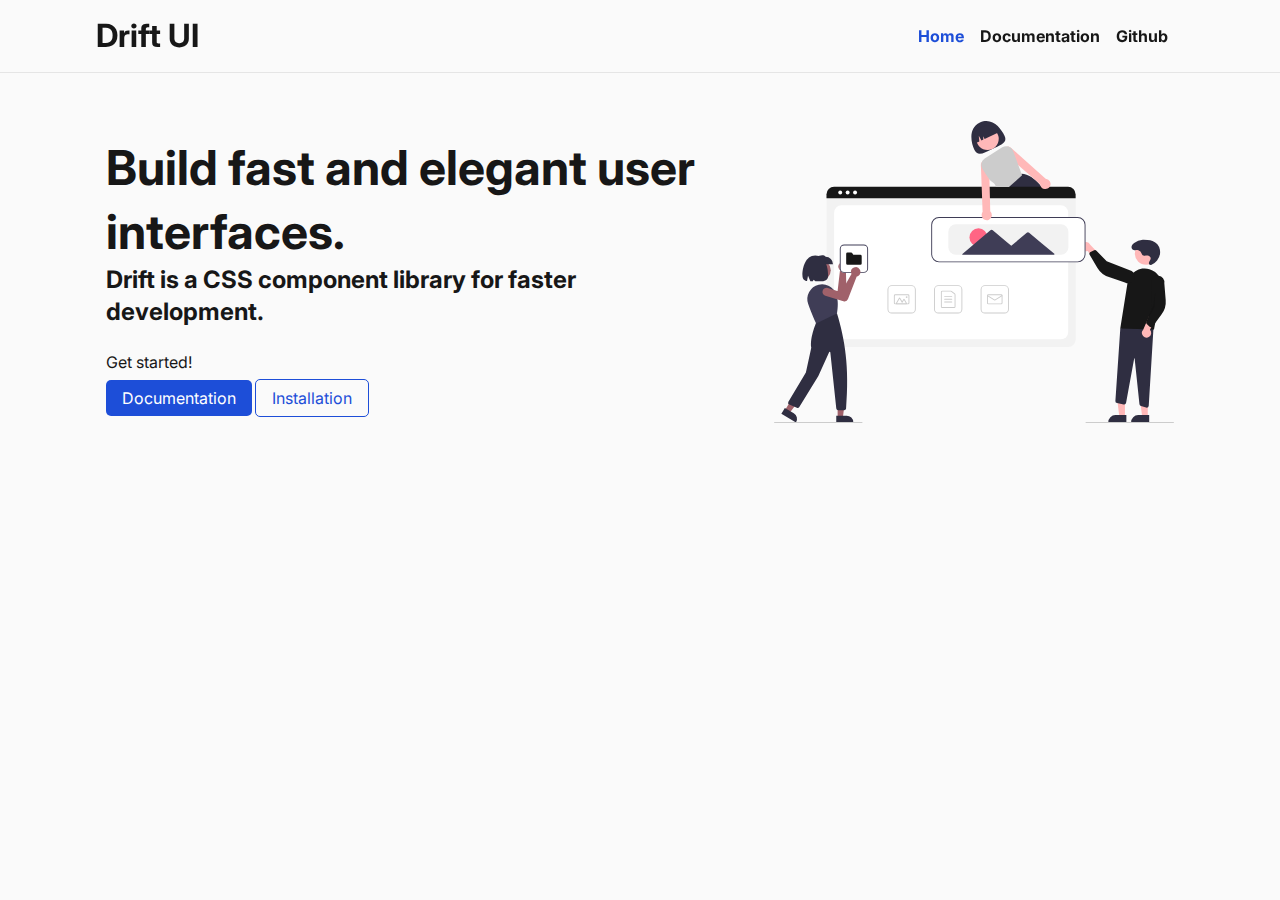
==== documentation/home.html @ 101a60b9 "refactor: style refactor according to style-guide" ====
<!DOCTYPE html>
<html lang="en">

<head>
    <meta charset="UTF-8" />
    <meta http-equiv="X-UA-Compatible" content="IE=edge" />
    <meta name="viewport" content="width=device-width, initial-scale=1.0" />
    <link rel="stylesheet" href="docs.css" />
    <title>Drift | Home</title>
</head>

<body>
    <nav class="navigation flex-row items-center wrap py-2 px-4 sticky top-0 z-1 w-100 border-b-1 ">
        <a class="pl-8" href="home.html">
            <h2>Drift UI </h2>
        </a>
        <ul class="lists pr-8 flex-row items-center font-bold ">
            <li class="mr-2  list-item active"><a class="link" href="home.html">Home</a></li>
            <li class="mr-2 list-item"><a class="link" href="index.html">Documentation</a></li>
            <li class="mr-2  list-item"><a class="link" href="index.html">Github</a></li>
        </ul>
    </nav>

    <main class="home h-screen-60 m-auto">
        <div class="mx-4 my-6 flex-row align-items-center justify-space-around wrap-reverse">
            <div class="home__container flex-column justify-content-center">
                <div class="mb-3">
                    <h1>Build fast and elegant user interfaces.</h1>
                    <h3>Drift is a CSS component library for faster development.</h3>
                </div>
                <p>Get started!</p>
                <div class="mt-2">
                    <a class="cta mt-1 py-1 px-2 rounded-sm cta__primary" href="index.html">Documentation</a>
                    <a class="cta mt-1 py-1 px-2 rounded-sm cta__secondary" href="index.html">Installation</a>
                </div>
            </div>
            <img class="w-xl" src="./hero.svg" alt="hero">
        </div>
    </main>
    <!-- <footer class="footer fixed bottom-0 flex-row content-center items-center w-100 py-2">
        <div class="text-center">
            <p> Created by Rohan.</p>
            <div>

            </div>
        </div>
    </footer> -->
    </div>
</body>

</html>
---- documentation/docs.css ----
@import url("https://fonts.googleapis.com/css2?family=Inter:wght@400;700;900&display=swap");
@import url("../styles.css");

:root {
	--color-text-gray: #e5e5e5;
	--color-text-white: #fff;
	--color-text-active: #262626;
	--color-text-primary: #171717;
	--color-text-blue: #1d4ed8;
	--color-text-hover: #3b82f6;
	--color-background-1: #fafafa;
	--color-background-2: #f5f5f5;
	--color-background-3: #e5e5e5;
	--color-background-navbar: rgba(250, 250, 250, 0.5);
}

body {
	font-family: "Inter", sans-serif;
	color: var(--color-text-primary);
	background-color: var(--color-background-1);
}

.lists {
	margin-left: auto;
}

.link {
	transition: all 0.3s ease;
}

.link:hover {
	color: var(--color-text-blue);
}

.active {
	color: var(--color-text-blue);
}

.navigation {
	background-color: var(--color-background-navbar);
	backdrop-filter: blur(8px);
}

.home {
	max-width: 120rem;
}

.home__container {
	max-width: 60rem;
}

/* cta */
.cta {
	transition: all 0.3s ease;
}

.cta__primary {
	color: var(--color-text-white);
	background-color: var(--color-text-blue);
}

.cta__secondary {
	border: 1px solid var(--color-text-blue);
}

.cta__primary:hover {
	background-color: var(--color-text-hover);
}

.cta__secondary {
	color: var(--color-text-blue);
}

.cta__secondary:hover {
	color: var(--color-text-white);
	background-color: var(--color-text-hover);
}

.footer {
}
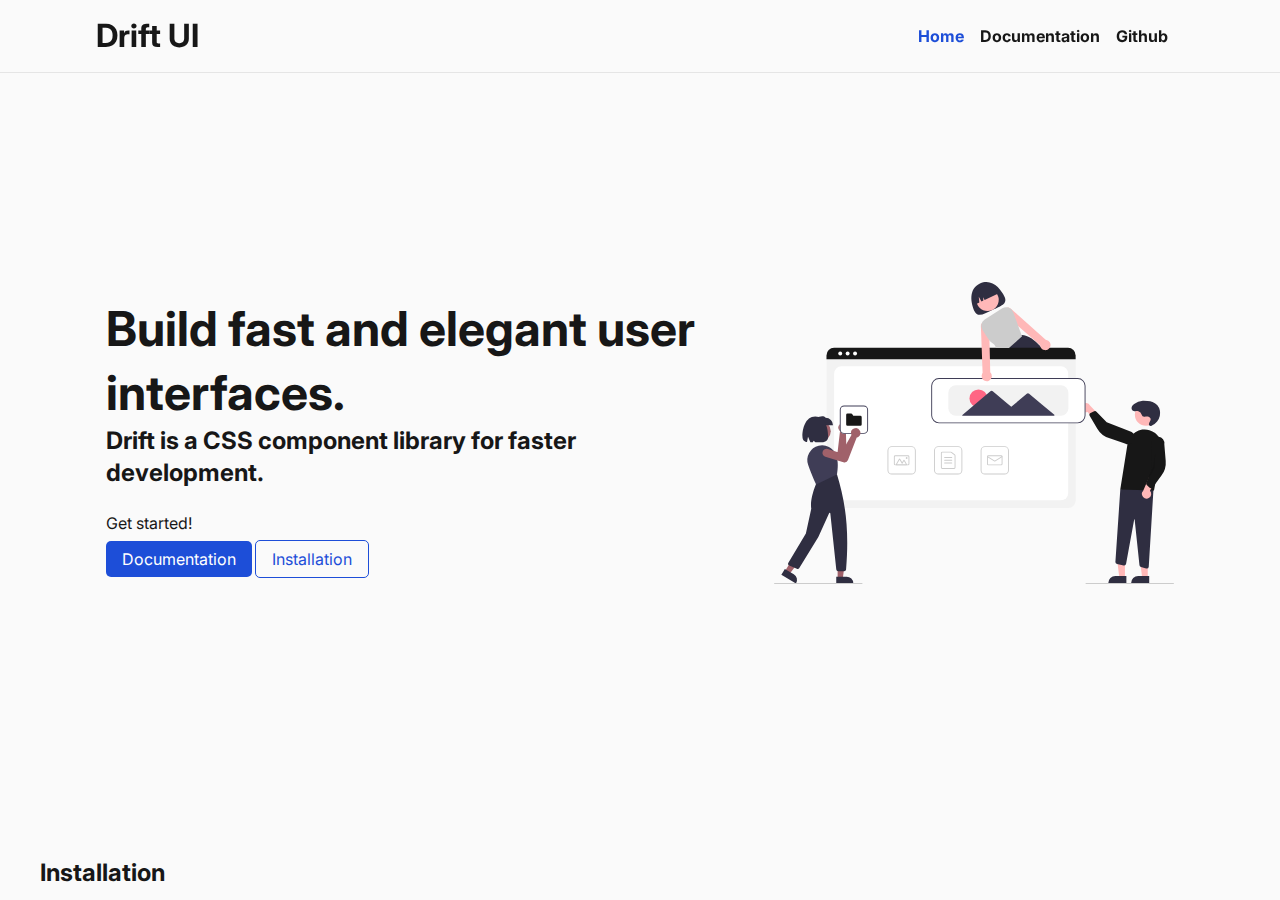
==== commit 82f031c5: "fix: margin-bottom utility fix" ====
--- a/documentation/home.html
+++ b/documentation/home.html
@@ -17,12 +17,13 @@
         <ul class="lists pr-8 flex-row items-center font-bold ">
             <li class="mr-2  list-item active"><a class="link" href="home.html">Home</a></li>
             <li class="mr-2 list-item"><a class="link" href="index.html">Documentation</a></li>
-            <li class="mr-2  list-item"><a class="link" href="index.html">Github</a></li>
+            <li class="mr-2  list-item"> <a class="link" href="https://github.com/rohanmathur91/css-component-library"
+                    target="_blank">Github</a></li>
         </ul>
     </nav>
 
-    <main class="home h-screen-60 m-auto">
-        <div class="mx-4 my-6 flex-row align-items-center justify-space-around wrap-reverse">
+    <main class="home m-auto">
+        <section class="h-screen-80 mx-4 mb-8 flex-row align-items-center justify-space-around wrap-reverse">
             <div class="home__container flex-column justify-content-center">
                 <div class="mb-3">
                     <h1>Build fast and elegant user interfaces.</h1>
@@ -35,7 +36,13 @@
                 </div>
             </div>
             <img class="w-xl" src="./hero.svg" alt="hero">
-        </div>
+        </section>
+
+        <section>
+            <h3>
+                Installation
+            </h3>
+        </section>
     </main>
     <!-- <footer class="footer fixed bottom-0 flex-row content-center items-center w-100 py-2">
         <div class="text-center">
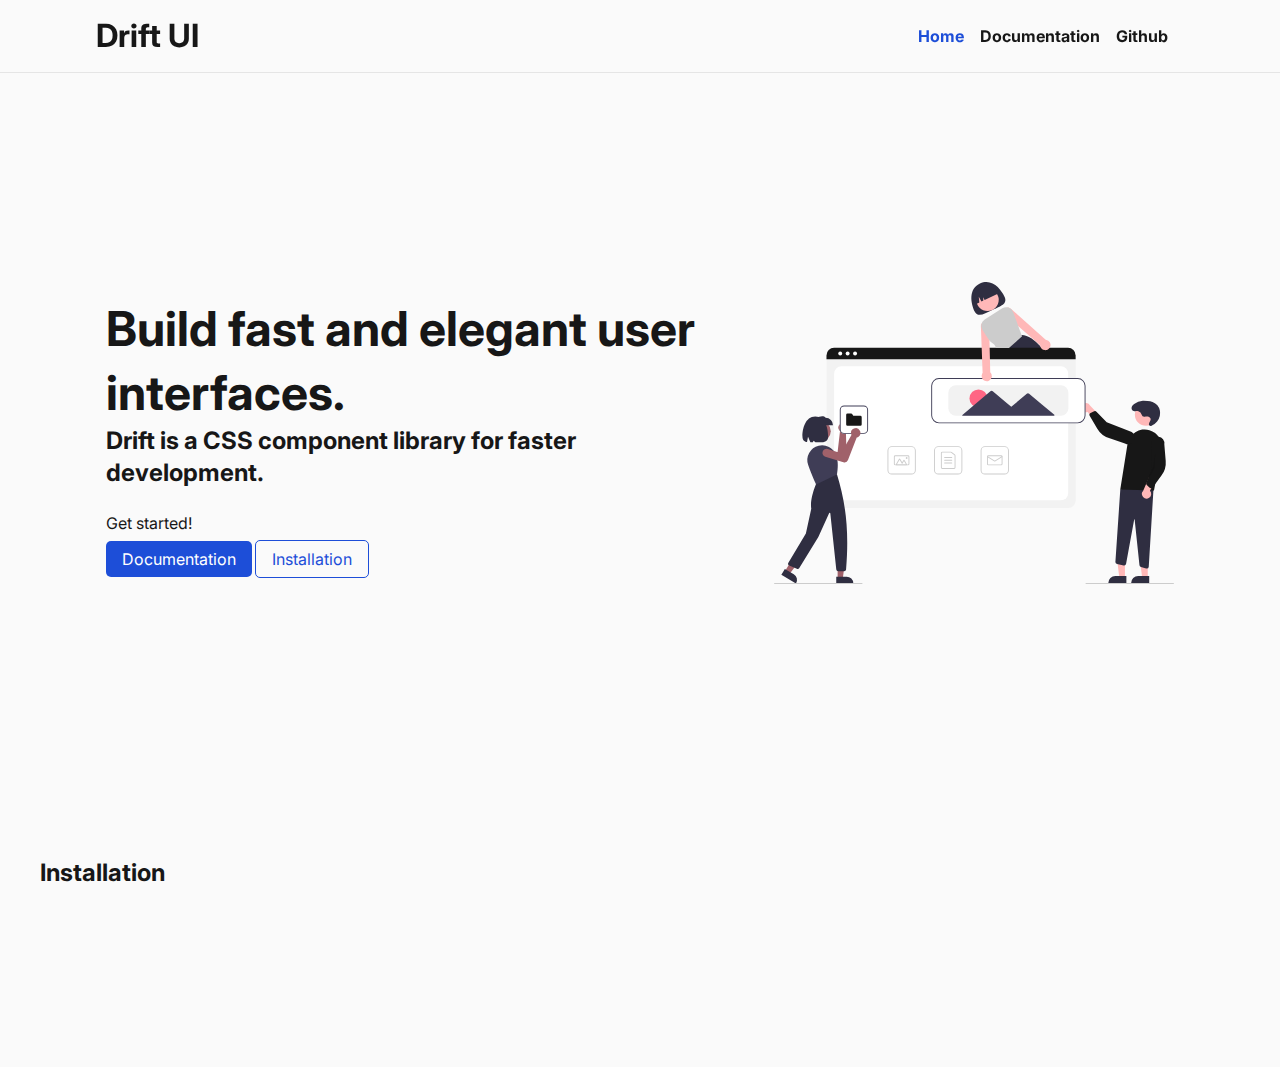
==== commit 6d5fa8d7: "fix: add overflow class to utility css" ====
--- a/documentation/home.html
+++ b/documentation/home.html
@@ -32,16 +32,21 @@
                 <p>Get started!</p>
                 <div class="mt-2">
                     <a class="cta mt-1 py-1 px-2 rounded-sm cta__primary" href="index.html">Documentation</a>
-                    <a class="cta mt-1 py-1 px-2 rounded-sm cta__secondary" href="index.html">Installation</a>
+                    <a class="cta mt-1 py-1 px-2 rounded-sm cta__secondary" href="#installation">Installation</a>
                 </div>
             </div>
             <img class="w-xl" src="./hero.svg" alt="hero">
         </section>
 
-        <section>
+        <section id="installation">
             <h3>
                 Installation
             </h3>
+            <iframe class="overflow-auto"
+                src="https://carbon.now.sh/embed?bg=rgba%28250%2C250%2C250%2C1%29&t=seti&wt=none&l=auto&width=768&ds=true&dsyoff=0px&dsblur=0px&wc=true&wa=false&pv=50px&ph=55px&ln=false&fl=1&fm=Cascadia+Code&fs=14.5px&lh=133%25&si=false&es=2x&wm=false&code=%253Clink%2520rel%253D%2522stylesheet%2522%2520href%253D%2522https%253A%252F%252Futilities91.netlify.app%252Fstyles.css%2522%253E"
+                style="width: 768px; height: 176px; border:0; transform: scale(1); overflow:hidden;"
+                sandbox="allow-scripts allow-same-origin">
+            </iframe>
         </section>
     </main>
     <!-- <footer class="footer fixed bottom-0 flex-row content-center items-center w-100 py-2">
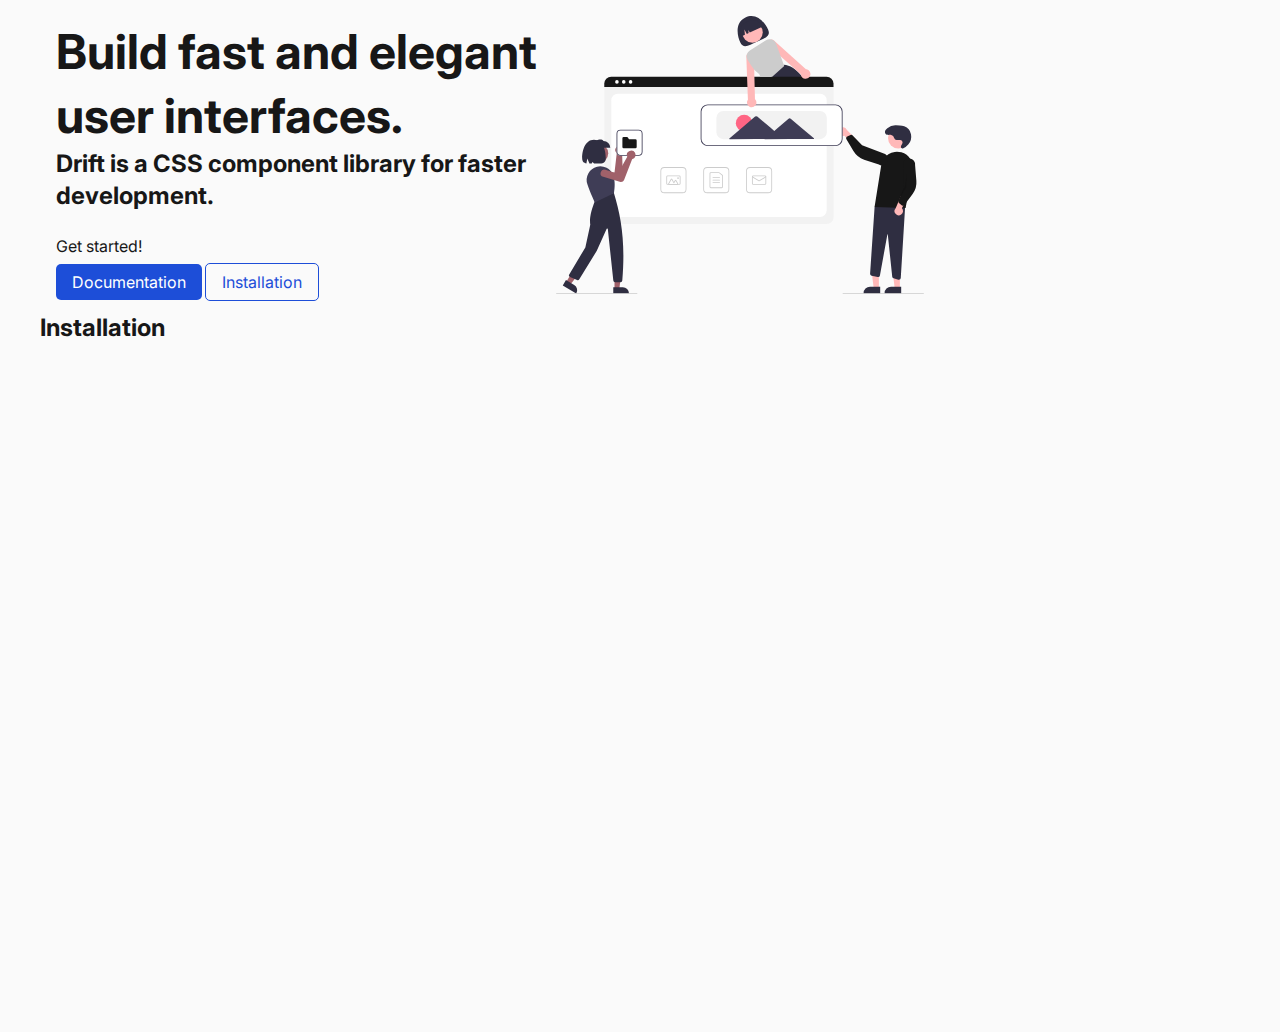
==== commit 5977e5fc: "fix: justify content" ====
--- a/documentation/home.html
+++ b/documentation/home.html
@@ -10,7 +10,7 @@
 </head>
 
 <body>
-    <nav class="navigation flex-row items-center wrap py-2 px-4 sticky top-0 z-1 w-100 border-b-1 ">
+    <!-- <nav class="navigation flex-row items-center wrap py-2 px-4 sticky top-0 z-1 w-100 border-b-1 ">
         <a class="pl-8" href="home.html">
             <h2>Drift UI </h2>
         </a>
@@ -20,12 +20,12 @@
             <li class="mr-2  list-item"> <a class="link" href="https://github.com/rohanmathur91/css-component-library"
                     target="_blank">Github</a></li>
         </ul>
-    </nav>
+    </nav> -->
 
     <main class="home m-auto">
-        <section class="h-screen-80 mx-4 mb-8 flex-row align-items-center justify-space-around wrap-reverse">
-            <div class="home__container flex-column justify-content-center">
-                <div class="mb-3">
+        <section class="p-2 flex-row content-space-between w-screen-100 items-center">
+            <div class="flex-column content-center">
+                <div class="mb-3 w-50">
                     <h1>Build fast and elegant user interfaces.</h1>
                     <h3>Drift is a CSS component library for faster development.</h3>
                 </div>
@@ -35,10 +35,12 @@
                     <a class="cta mt-1 py-1 px-2 rounded-sm cta__secondary" href="#installation">Installation</a>
                 </div>
             </div>
-            <img class="w-xl" src="./hero.svg" alt="hero">
+            <div class="hero-image">
+                <img class="w-xl" src="./hero.svg" alt="hero">
+            </div>
         </section>
 
-        <section id="installation">
+        <section id="installation" class="h-screen-80">
             <h3>
                 Installation
             </h3>
--- a/documentation/docs.css
+++ b/documentation/docs.css
@@ -1,4 +1,3 @@
-@import url("https://fonts.googleapis.com/css2?family=Inter:wght@400;700;900&display=swap");
 @import url("../styles.css");
 
 :root {
@@ -45,9 +44,9 @@
 	max-width: 120rem;
 }
 
-.home__container {
-	max-width: 60rem;
-}
+/* .hero-image {
+	width: rem;
+} */
 
 /* cta */
 .cta {
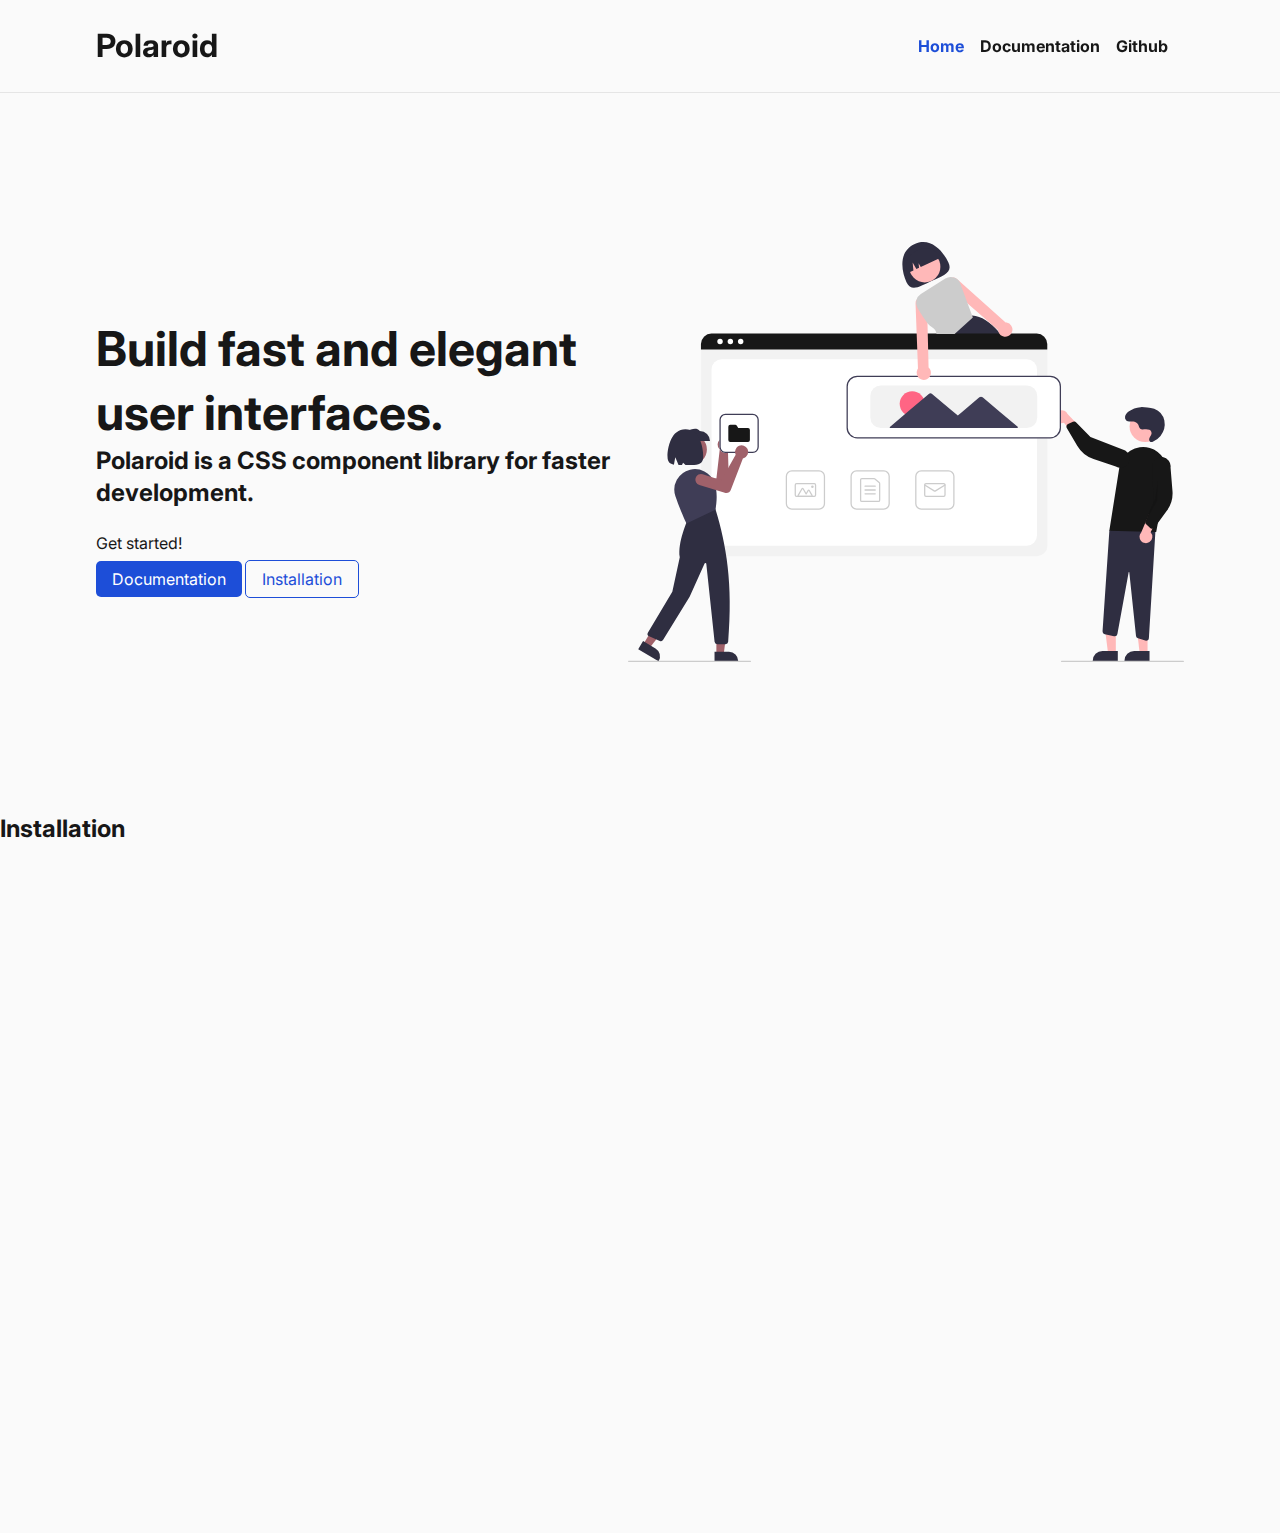
==== commit 7207b1e2: "fix: viewport width" ====
--- a/documentation/home.html
+++ b/documentation/home.html
@@ -6,13 +6,13 @@
     <meta http-equiv="X-UA-Compatible" content="IE=edge" />
     <meta name="viewport" content="width=device-width, initial-scale=1.0" />
     <link rel="stylesheet" href="docs.css" />
-    <title>Drift | Home</title>
+    <title>⚒ Polaroid | Home</title>
 </head>
 
 <body>
-    <!-- <nav class="navigation flex-row items-center wrap py-2 px-4 sticky top-0 z-1 w-100 border-b-1 ">
+    <nav class="navigation flex-row items-center wrap py-2 px-4 fixed top-0 z-1 w-100">
         <a class="pl-8" href="home.html">
-            <h2>Drift UI </h2>
+            <h2>Polaroid</h2>
         </a>
         <ul class="lists pr-8 flex-row items-center font-bold ">
             <li class="mr-2  list-item active"><a class="link" href="home.html">Home</a></li>
@@ -20,14 +20,14 @@
             <li class="mr-2  list-item"> <a class="link" href="https://github.com/rohanmathur91/css-component-library"
                     target="_blank">Github</a></li>
         </ul>
-    </nav> -->
+    </nav>
 
-    <main class="home m-auto">
-        <section class="p-2 flex-row content-space-between w-screen-100 items-center">
+    <main class="home">
+        <section class="space flex-row items-center content-space-between h-screen-80 w-screen-100 m-auto">
             <div class="flex-column content-center">
-                <div class="mb-3 w-50">
+                <div class="mb-3">
                     <h1>Build fast and elegant user interfaces.</h1>
-                    <h3>Drift is a CSS component library for faster development.</h3>
+                    <h3>Polaroid is a CSS component library for faster development.</h3>
                 </div>
                 <p>Get started!</p>
                 <div class="mt-2">
@@ -36,7 +36,7 @@
                 </div>
             </div>
             <div class="hero-image">
-                <img class="w-xl" src="./hero.svg" alt="hero">
+                <img src="./hero.svg" alt="hero">
             </div>
         </section>
 
--- a/documentation/docs.css
+++ b/documentation/docs.css
@@ -36,17 +36,24 @@
 }
 
 .navigation {
+	backdrop-filter: blur(8px);
+	border-bottom: 1px solid var(--color-text-gray);
 	background-color: var(--color-background-navbar);
-	backdrop-filter: blur(8px);
 }
 
 .home {
 	max-width: 120rem;
+	margin-top: 93px;
 }
 
 /* .hero-image {
-	width: rem;
+	width: 45rem;
+	height: 45rem;
 } */
+
+.space {
+	padding: 0 9.6rem;
+}
 
 /* cta */
 .cta {
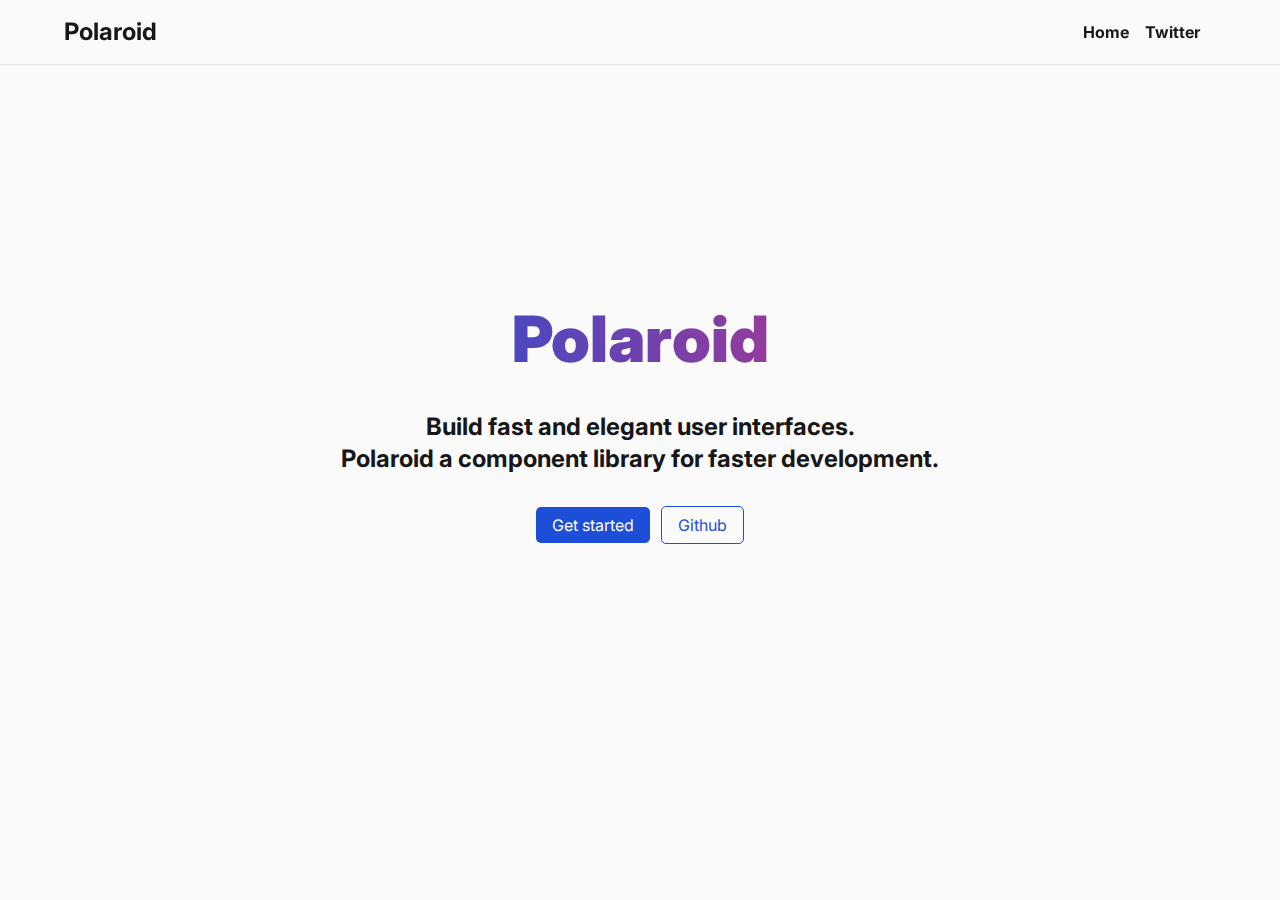
==== commit ce3cb970: "add colors" ====
--- a/documentation/home.html
+++ b/documentation/home.html
@@ -10,37 +10,32 @@
 </head>
 
 <body>
-    <nav class="navigation flex-row items-center wrap py-2 px-4 fixed top-0 z-1 w-100">
-        <a class="pl-8" href="home.html">
-            <h2>Polaroid</h2>
+    <nav class="navigation spacing flex-row items-center wrap py-2 px-8 sticky top-0 z-1 w-100">
+        <a href="home.html">
+            <h3>Polaroid</h3>
         </a>
-        <ul class="lists pr-8 flex-row items-center font-bold ">
-            <li class="mr-2  list-item active"><a class="link" href="home.html">Home</a></li>
-            <li class="mr-2 list-item"><a class="link" href="index.html">Documentation</a></li>
-            <li class="mr-2  list-item"> <a class="link" href="https://github.com/rohanmathur91/css-component-library"
-                    target="_blank">Github</a></li>
+        <ul class="lists flex-row items-center font-bold">
+            <li class="mr-2 list-item"><a class="link" href="home.html">Home</a></li>
+            <li class="mr-2 list-item"><a class="link" href="https://twitter.com/@rohanmathur91"
+                    target="_blank">Twitter</a></li>
         </ul>
     </nav>
 
     <main class="home">
-        <section class="space flex-row items-center content-space-between h-screen-80 w-screen-100 m-auto">
-            <div class="flex-column content-center">
-                <div class="mb-3">
-                    <h1>Build fast and elegant user interfaces.</h1>
-                    <h3>Polaroid is a CSS component library for faster development.</h3>
+        <section class="spacing flex-row flex-center h-screen-80 w-screen-100 m-auto">
+            <div class="text-center mx-6">
+                <h1 class="text-xlg mb-5 invert font-black">Polaroid</h1>
+                <h3>Build fast and elegant user interfaces.</h3>
+                <h3>Polaroid a component library for faster development.</h3>
+                <div class="mt-4 p-1">
+                    <a class="cta mt-1 py-1 px-2 mr-1 rounded-sm cta__primary" href="index.html">Get started</a>
+                    <a class="cta mt-1 py-1 px-2 rounded-sm cta__secondary"
+                        href="https://github.com/rohanmathur91/css-component-library" target="_blank">Github</a>
                 </div>
-                <p>Get started!</p>
-                <div class="mt-2">
-                    <a class="cta mt-1 py-1 px-2 rounded-sm cta__primary" href="index.html">Documentation</a>
-                    <a class="cta mt-1 py-1 px-2 rounded-sm cta__secondary" href="#installation">Installation</a>
-                </div>
-            </div>
-            <div class="hero-image">
-                <img src="./hero.svg" alt="hero">
             </div>
         </section>
 
-        <section id="installation" class="h-screen-80">
+        <!-- <section id="installation" class="h-screen-80">
             <h3>
                 Installation
             </h3>
@@ -49,16 +44,8 @@
                 style="width: 768px; height: 176px; border:0; transform: scale(1); overflow:hidden;"
                 sandbox="allow-scripts allow-same-origin">
             </iframe>
-        </section>
+        </section> -->
     </main>
-    <!-- <footer class="footer fixed bottom-0 flex-row content-center items-center w-100 py-2">
-        <div class="text-center">
-            <p> Created by Rohan.</p>
-            <div>
-
-            </div>
-        </div>
-    </footer> -->
     </div>
 </body>
 
--- a/documentation/docs.css
+++ b/documentation/docs.css
@@ -1,3 +1,4 @@
+@import url("https://fonts.googleapis.com/css2?family=Inter:wght@400;700;900&display=swap");
 @import url("../styles.css");
 
 :root {
@@ -6,6 +7,7 @@
 	--color-text-active: #262626;
 	--color-text-primary: #171717;
 	--color-text-blue: #1d4ed8;
+	--color-text-purple: #c13584;
 	--color-text-hover: #3b82f6;
 	--color-background-1: #fafafa;
 	--color-background-2: #f5f5f5;
@@ -19,19 +21,26 @@
 	background-color: var(--color-background-1);
 }
 
+.invert {
+	background-clip: text;
+	-webkit-background-clip: text;
+	-webkit-text-fill-color: transparent;
+	background-image: linear-gradient(
+		90deg,
+		var(--color-text-blue),
+		var(--color-text-purple)
+	);
+}
+
+.highlight {
+	background-color: var(--color-text-gray);
+}
+
 .lists {
 	margin-left: auto;
 }
 
-.link {
-	transition: all 0.3s ease;
-}
-
 .link:hover {
-	color: var(--color-text-blue);
-}
-
-.active {
 	color: var(--color-text-blue);
 }
 
@@ -42,21 +51,12 @@
 }
 
 .home {
-	max-width: 120rem;
-	margin-top: 93px;
-}
-
-/* .hero-image {
-	width: 45rem;
-	height: 45rem;
-} */
-
-.space {
-	padding: 0 9.6rem;
+	max-width: 100rem;
 }
 
 /* cta */
-.cta {
+.cta,
+.link {
 	transition: all 0.3s ease;
 }
 
@@ -82,5 +82,9 @@
 	background-color: var(--color-text-hover);
 }
 
-.footer {
+@media screen and (max-width: 700px) {
+	.spacing {
+		padding-left: 2rem;
+		padding-right: 2rem;
+	}
 }
